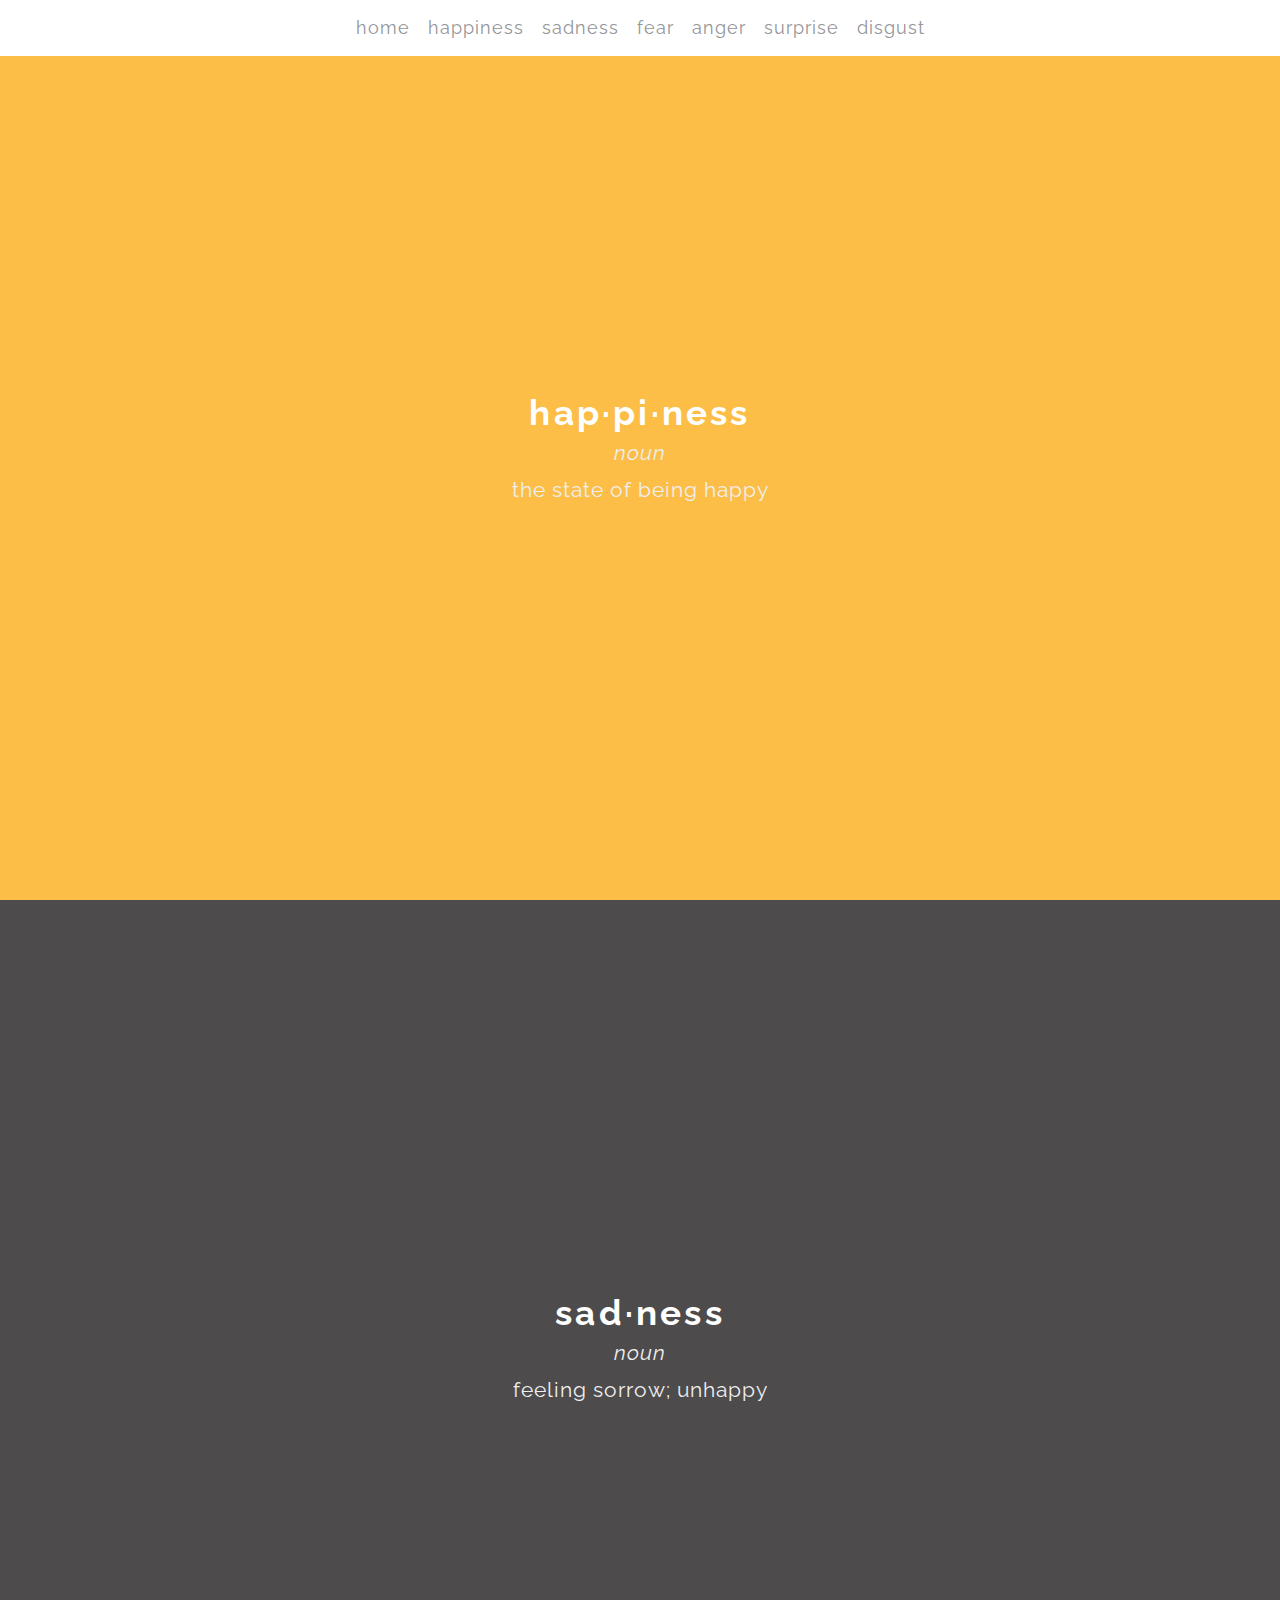
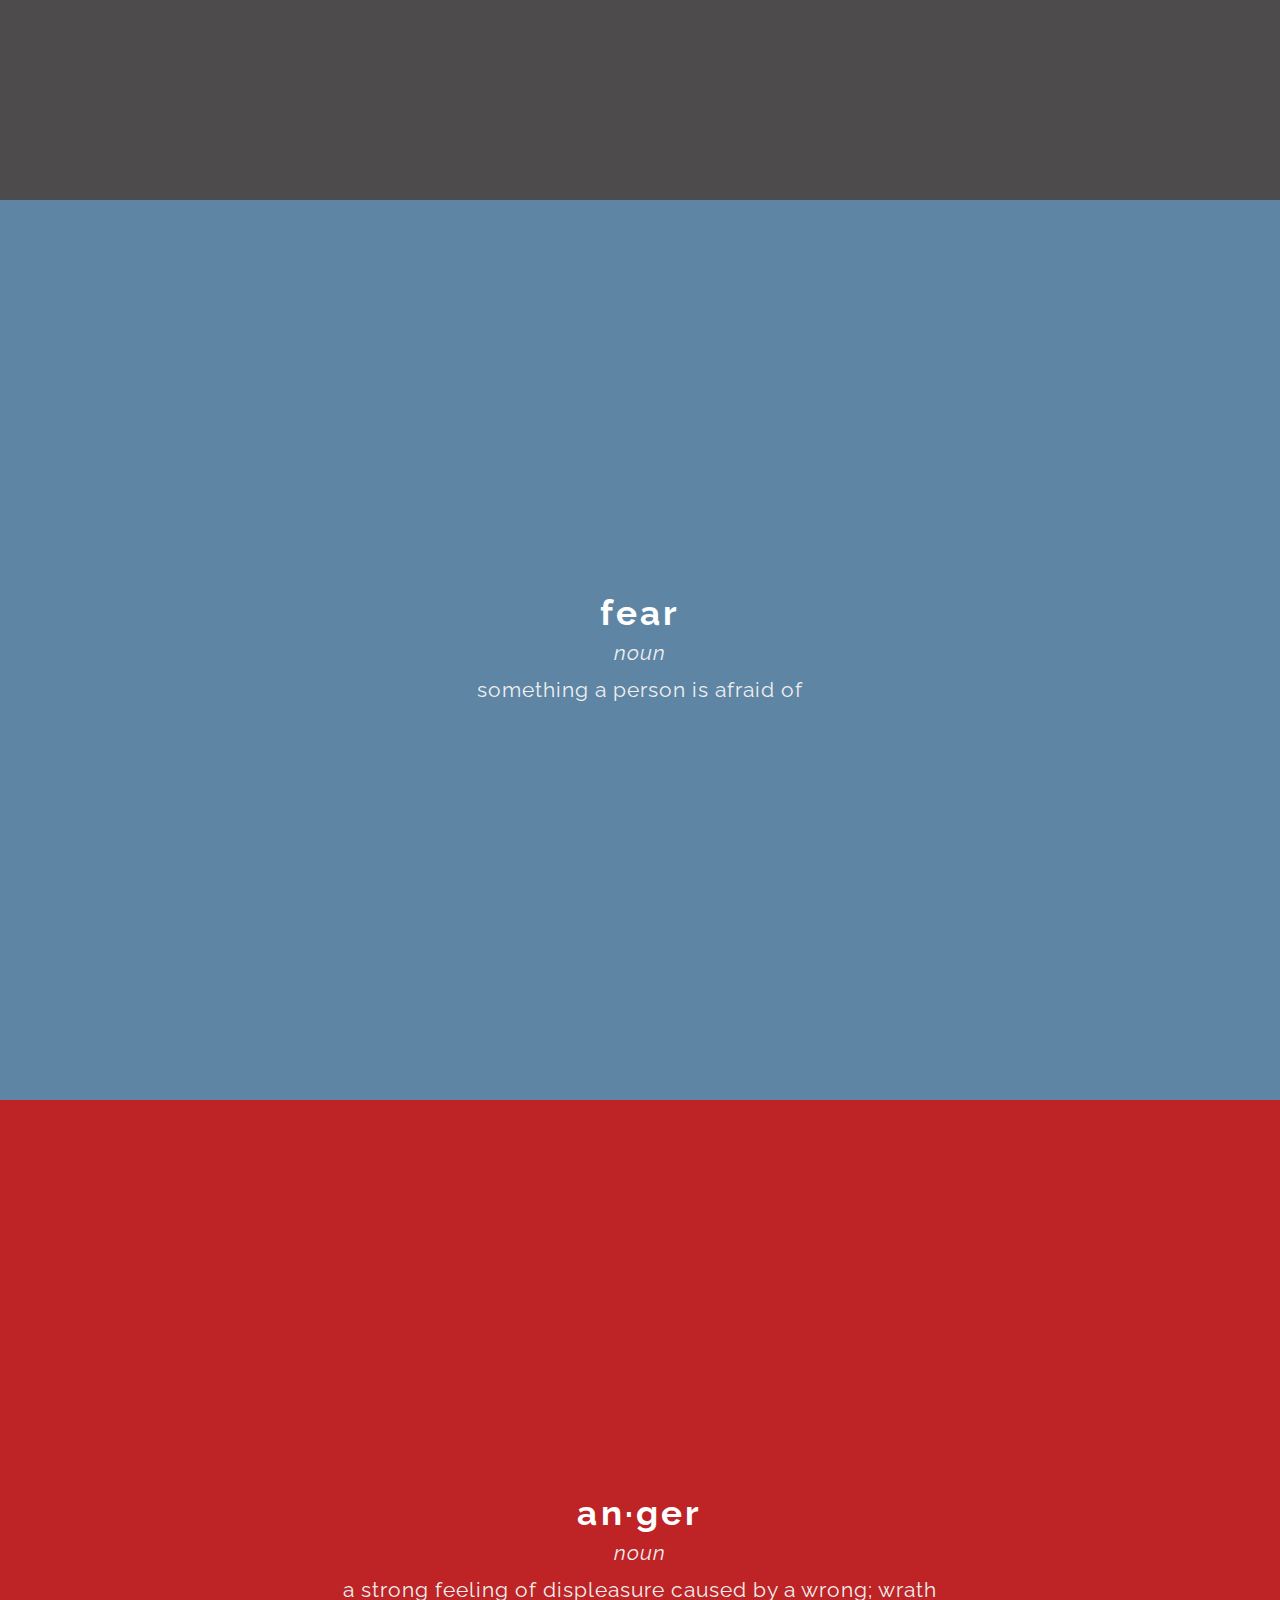
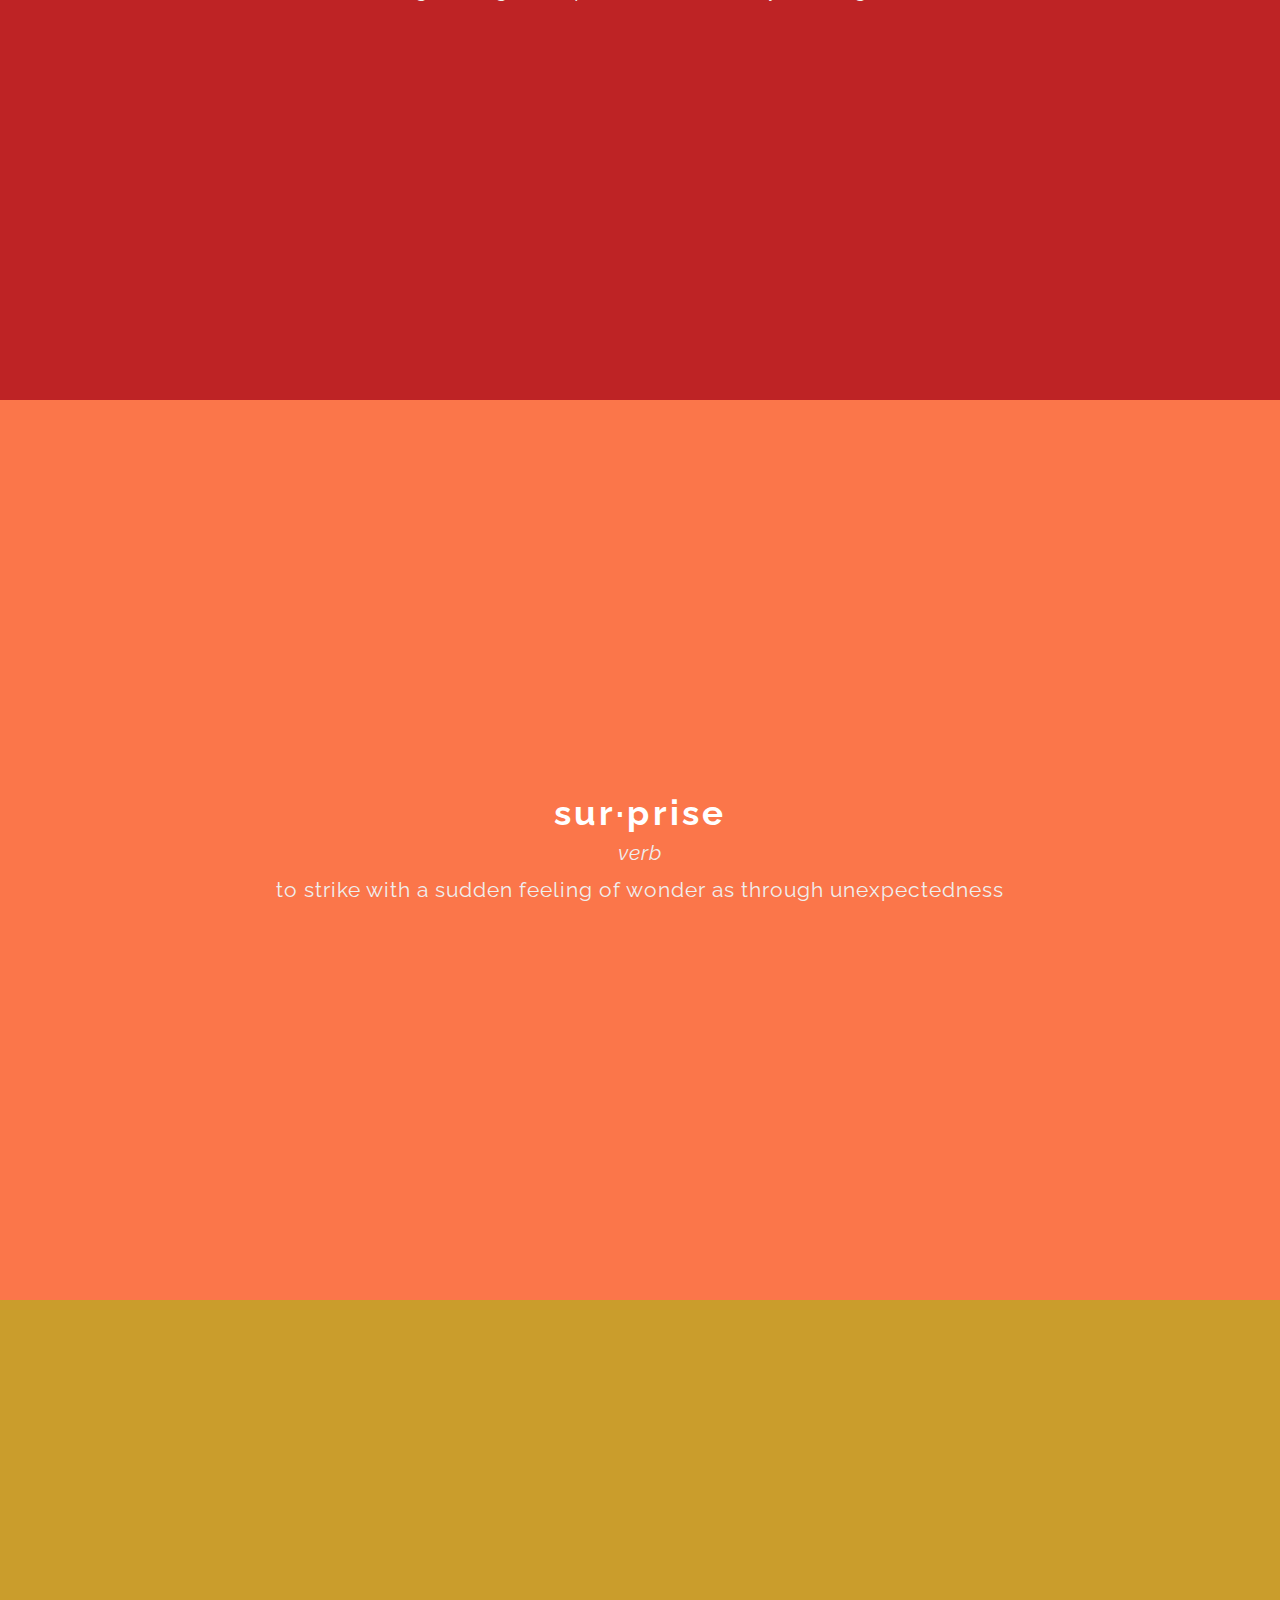
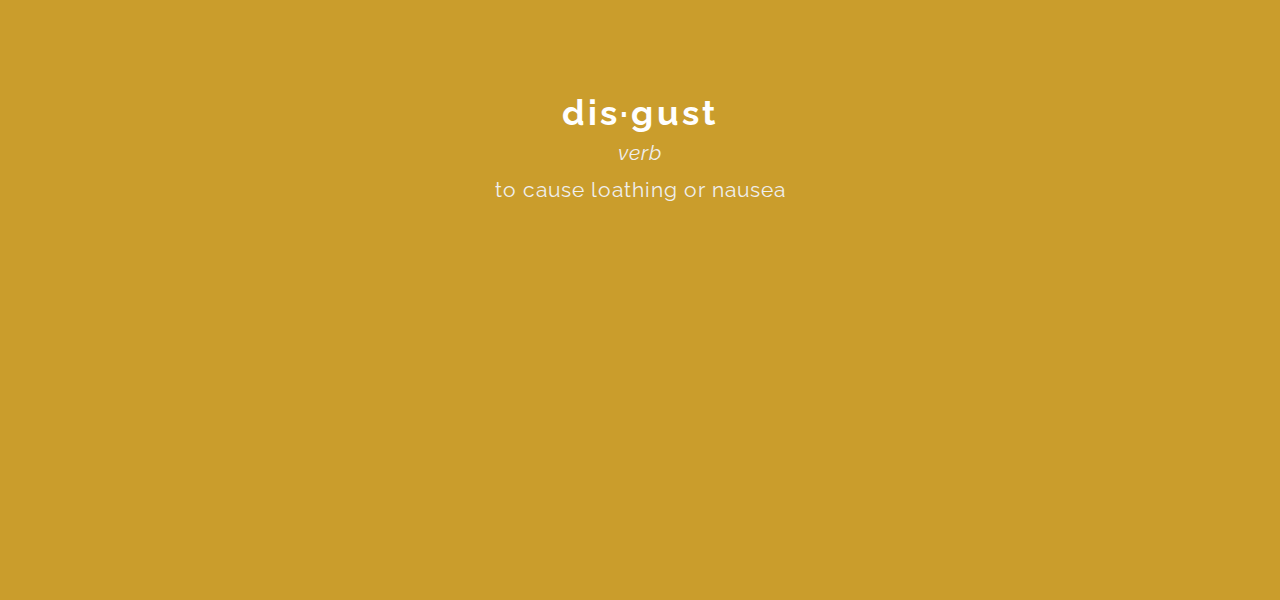
==== emotions.html @ eec26844 "final project" ====
<!DOCTYPE html>
<html lang="en">
  <head>
    <!-- HEAD STUFF ALWAYS GOES IN HERE -->
    <meta charset="UTF-8" />
    <title>How do you feel?</title> 
    <link href='https://fonts.googleapis.com/css?family=Raleway:400,900italic,900,800italic,100,100italic,200,200italic,300,300italic,400italic,500,500italic,600,700,600italic,700italic,800' rel='stylesheet' type='text/css'>
    <link href="css/styles.css" rel="stylesheet" type="text/css" />
    <script
        src="https://code.jquery.com/jquery-3.1.0.min.js"
        integrity="sha256-cCueBR6CsyA4/9szpPfrX3s49M9vUU5BgtiJj06wt/s="
        crossorigin="anonymous"></script>
    <script type="text/javascript" src="./js/anchornavigation.js"></script>
  </head>
<header role="banner">

  <nav class="anchor-nav" role="navigation">
    <a href="index.html">home</a>
    &nbsp;
    <a href="#section-1" id="anchor1">happiness</a>
    &nbsp;
    <a href="#section-2" id="anchor2">sadness</a>
    &nbsp;
    <a href="#section-3" id="anchor3">fear</a>
    &nbsp;
    <a href="#section-4" id="anchor4">anger</a>
    &nbsp;
    <a href="#section-5" id="anchor5">surprise</a>
    &nbsp;
    <a href="#section-6" id="anchor6">disgust</a>
  </nav>
</header>

<main class="full-screen" id="section-1" role="main">
  <section class="full-screen happiness" id="start">
  <div>
      <h2>hap&middot;pi&middot;ness</h2>
      <p>
          <em>noun</em>
        </p>
        <p>
        the state of being happy
        </p>
    </div>
  </section>

  <section class="full-screen sadness" id="section-2">
    <div>
      <h2>sad&middot;ness</h2>
      <p>
          <em>noun</em>
        </p>
        <p>
        feeling sorrow; unhappy
        </p>
    </div>
  </section>

  <section class="full-screen fear" id="section-3">
    <div>
      <h2>fear</h2>
      <p>
          <em>noun</em>
        </p>
        <p>
        something a person is afraid of
        </p>
    </div>
  </section>

  <section class="full-screen anger" id="section-4">
   <div>
      <h2>an&middot;ger</h2>
      <p>
          <em>noun</em>
        </p>
        <p>
        a strong feeling of displeasure caused by a wrong; wrath
        </p>
    </div>
  </section>

  <section class="full-screen surprise" id="section-5">
    <div>
      <h2>sur&middot;prise</h2>
      <p>
          <em>verb</em>
        </p>
        <p>
        to strike with a sudden feeling of wonder as through unexpectedness
        </p>
    </div>
  </section>

  <section class="full-screen disgust" id="section-6">
    <div>
      <h2>dis&middot;gust</h2>
      <p>
          <em>verb</em>
        </p>
        <p>
        to cause loathing or nausea
        </p>
    </div>
</main>

  </body>

</html>
---- css/styles.css ----
/* CSS Document */

/* apply a natural box layout model to all elements, but allowing components to change */
html {
  box-sizing: border-box;
}

*, *:before, *:after {
  box-sizing: inherit;
}

body, html {
  height: 100%;
}

section {
  display: flex;
  justify-content: center;
  align-items: center;
  text-align: center;
  color: #EFEFEF;
        }

main {
  width: 100%;
  position: absolute;
  top: 50%;
  left: 50%;
  transform: translate(-50%, -50%);
}
  h2 {
  font-family: 'Raleway', Arial, Helvetica, Sans-serif;
  font-weight: medium;
  letter-spacing: .2rem;
  font-size: 2.2rem;
  line-height: .3rem;
  color: #ffffff;
  text-align:center;
  text-transform: lowercase;
}

body {
  font-family: 'Raleway', Arial, Helvetica, Sans-serif;
  font-weight: normal;
  letter-spacing: .0625rem;
  font-size: 1.3rem;
  line-height: 1rem;
  color: #000000;
  text-align:center;
  text-transform: lowercase;
}

nav {
  white-space: nowrap;
  font-family: 'Raleway', Arial, Helvetica, Sans-serif;
  font-weight: normal;
  letter-spacing: .0625rem;
  font-size: 1.1rem;
  line-height: 3.5rem;
  color: #939598;
  position: fixed;
  top: 0px;
  left: 0px;
  right: 0px;
  margin: 0px;
  width: 100%;
  background-color: #FFFFFF;
  z-index: 9999;
  text-align: center;
  display: inline;

}

nav a:hover,
nav a:active {
  color:#bcbec0;
}

a,
a:link,
a:visited {
  text-decoration: none;
  color: #939598;
}     

.clearit {
  clear: both;
} 


.full-screen {
  height: 100%; /* makes panels the entire window height */
}

.happiness {
	background-color: #fcbe47;
}
.sadness {
	background-color: #4d4b4c;
}
.fear {
	background-color: #5e85a4;
}
.anger {
  background-color: #be2325;
}
.surprise {
  background-color: #fb764a;
}
.disgust {
  background-color: #ca9d2c;
}
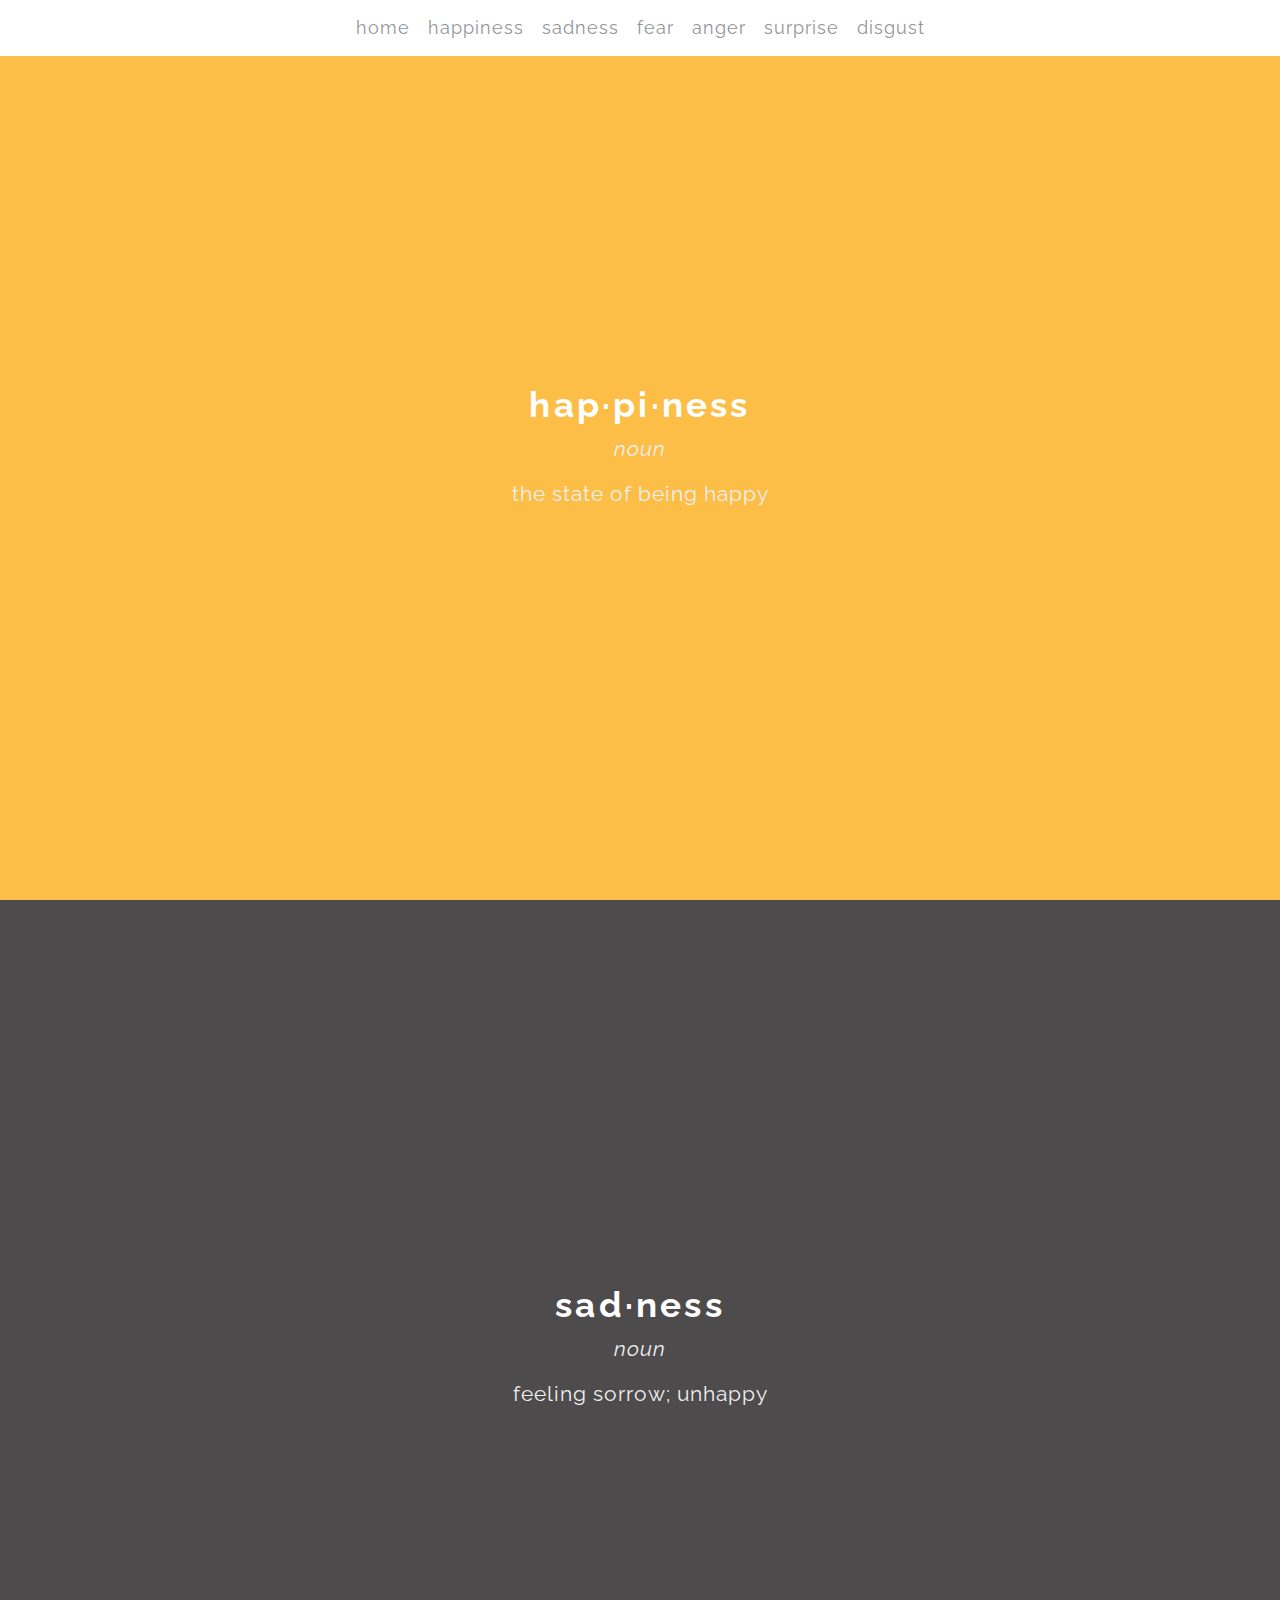
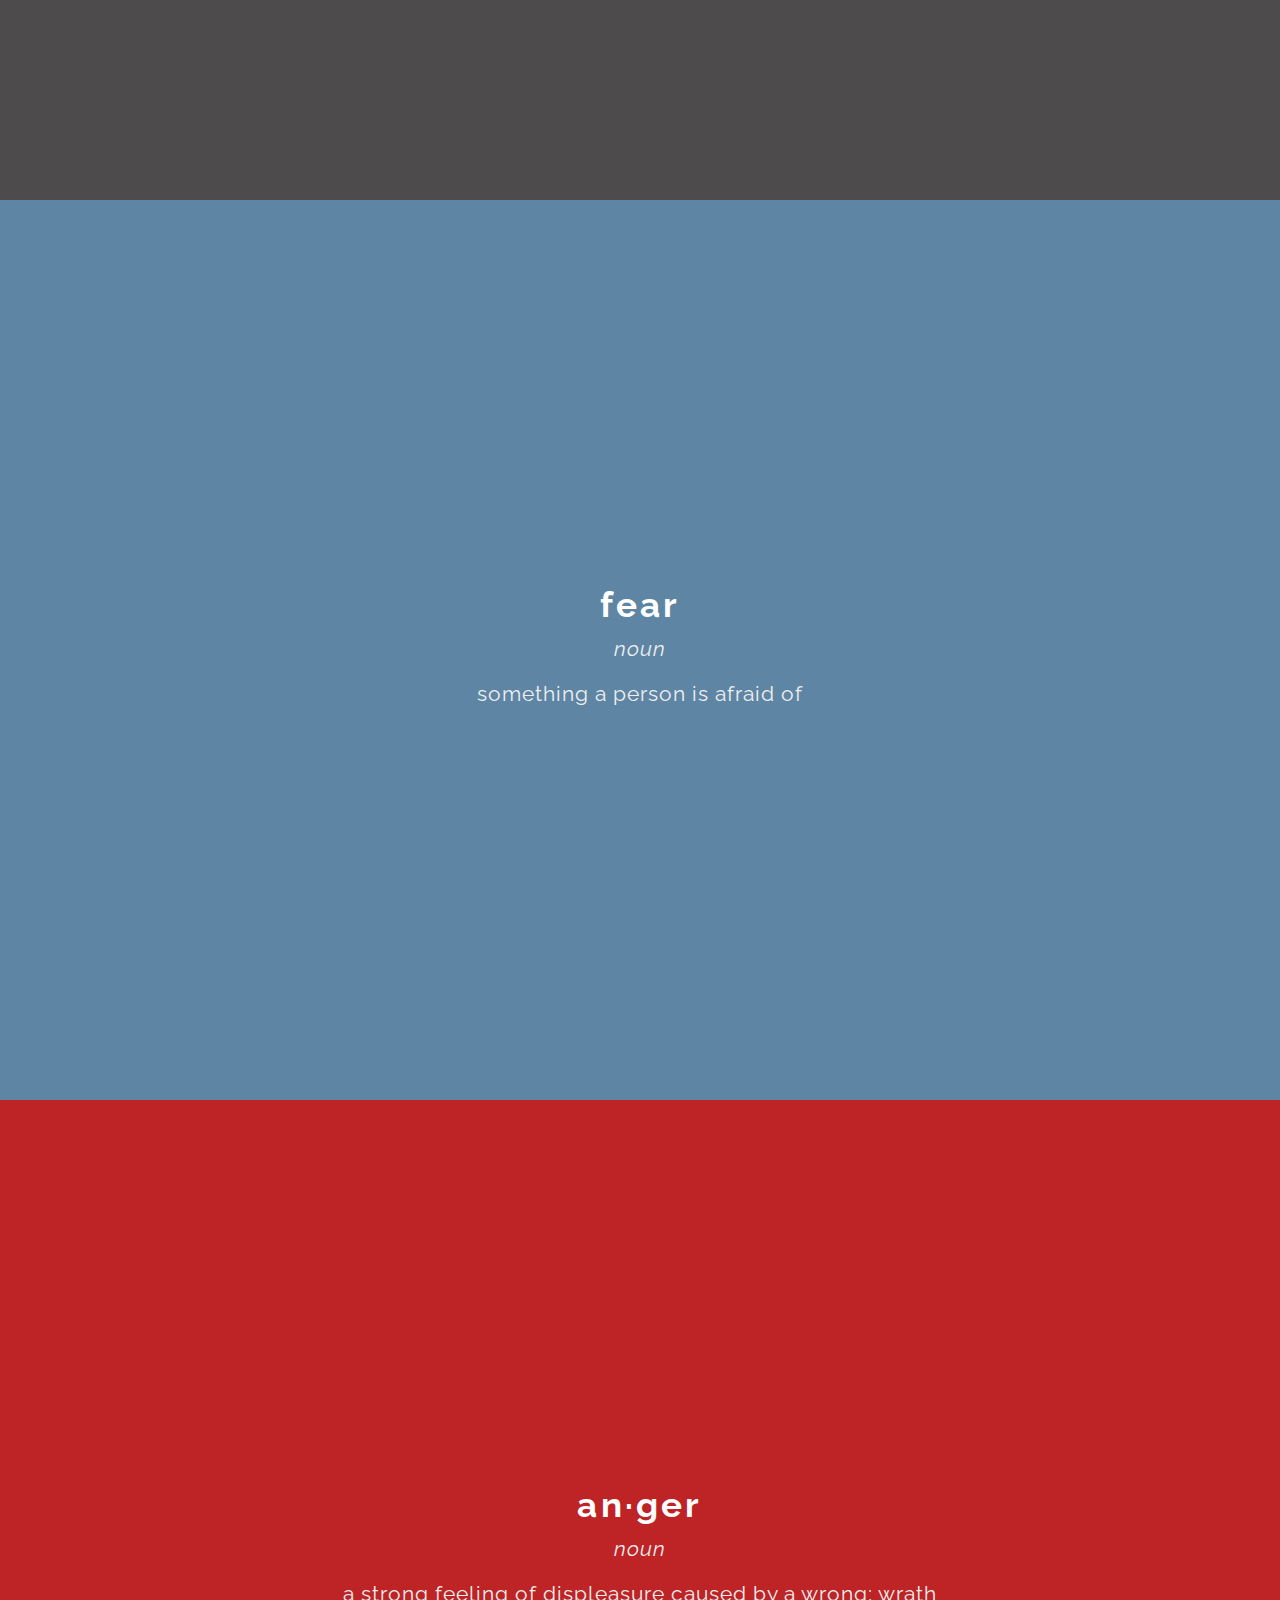
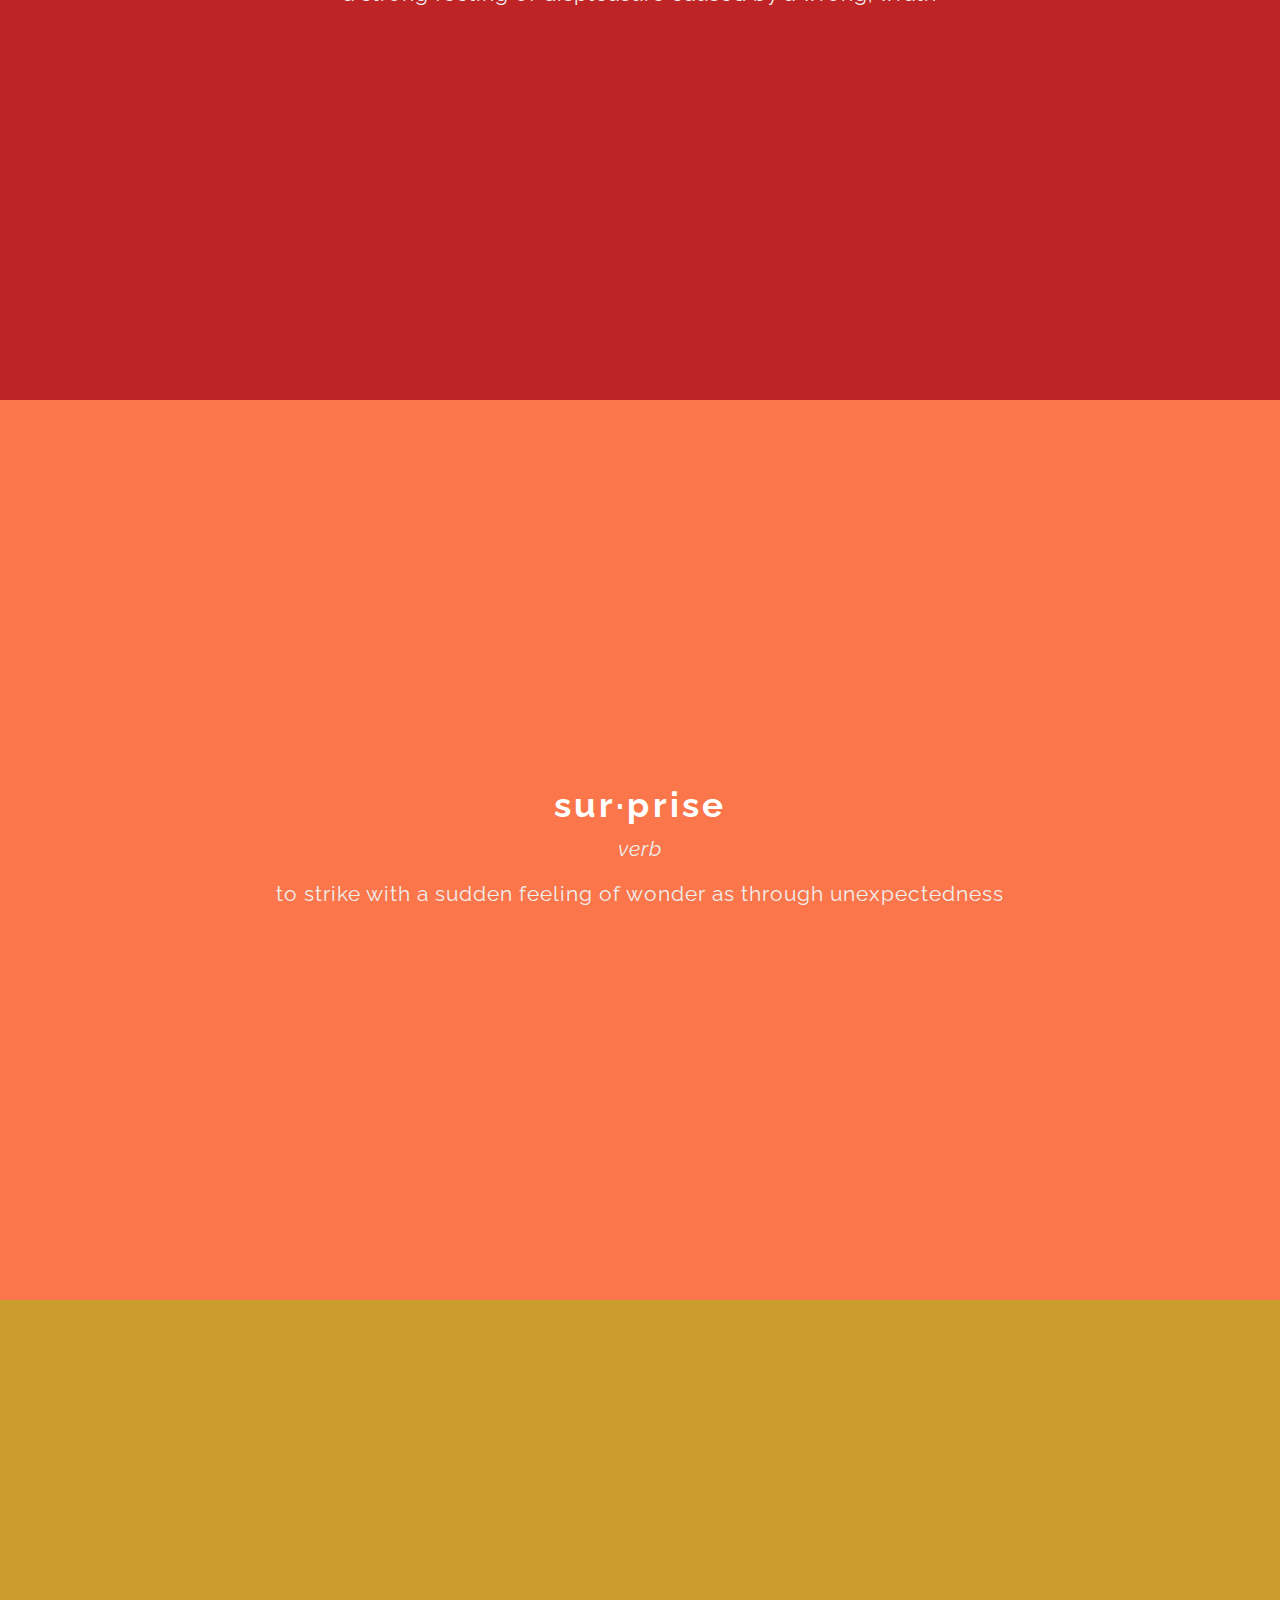
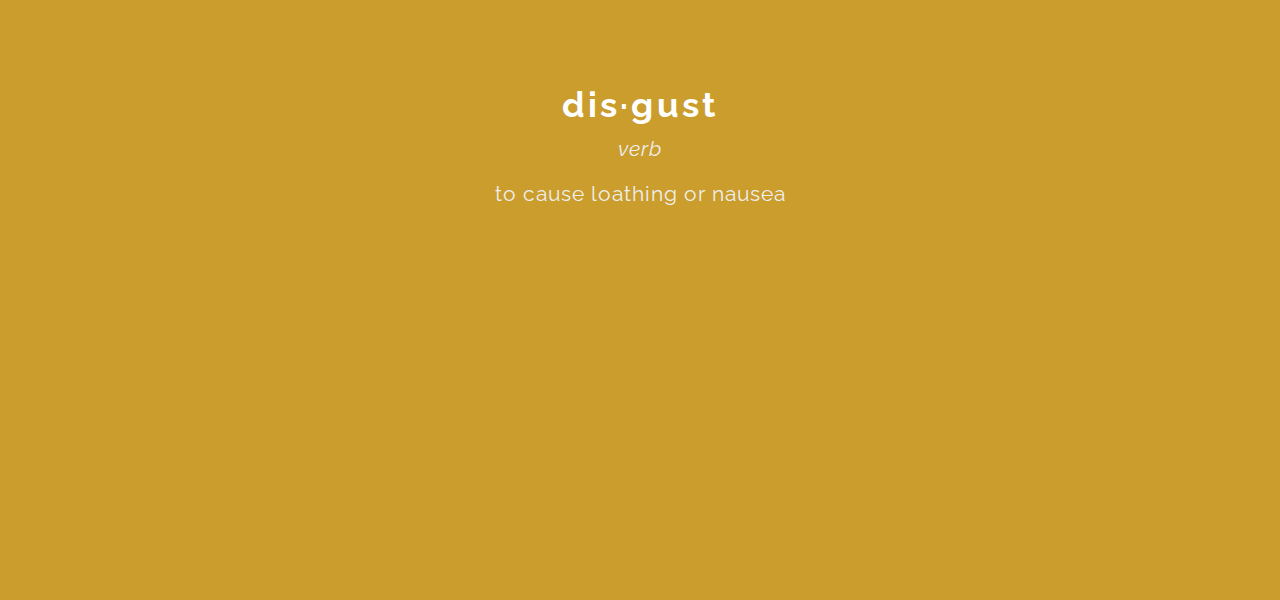
==== commit cd10382f: "final site" ====
--- a/emotions.html
+++ b/emotions.html
@@ -102,6 +102,7 @@
         to cause loathing or nausea
         </p>
     </div>
+    </section>
 </main>
 
   </body>
--- a/css/styles.css
+++ b/css/styles.css
@@ -44,7 +44,7 @@
   font-weight: normal;
   letter-spacing: .0625rem;
   font-size: 1.3rem;
-  line-height: 1rem;
+  line-height: 1.5rem;
   color: #000000;
   text-align:center;
   text-transform: lowercase;
